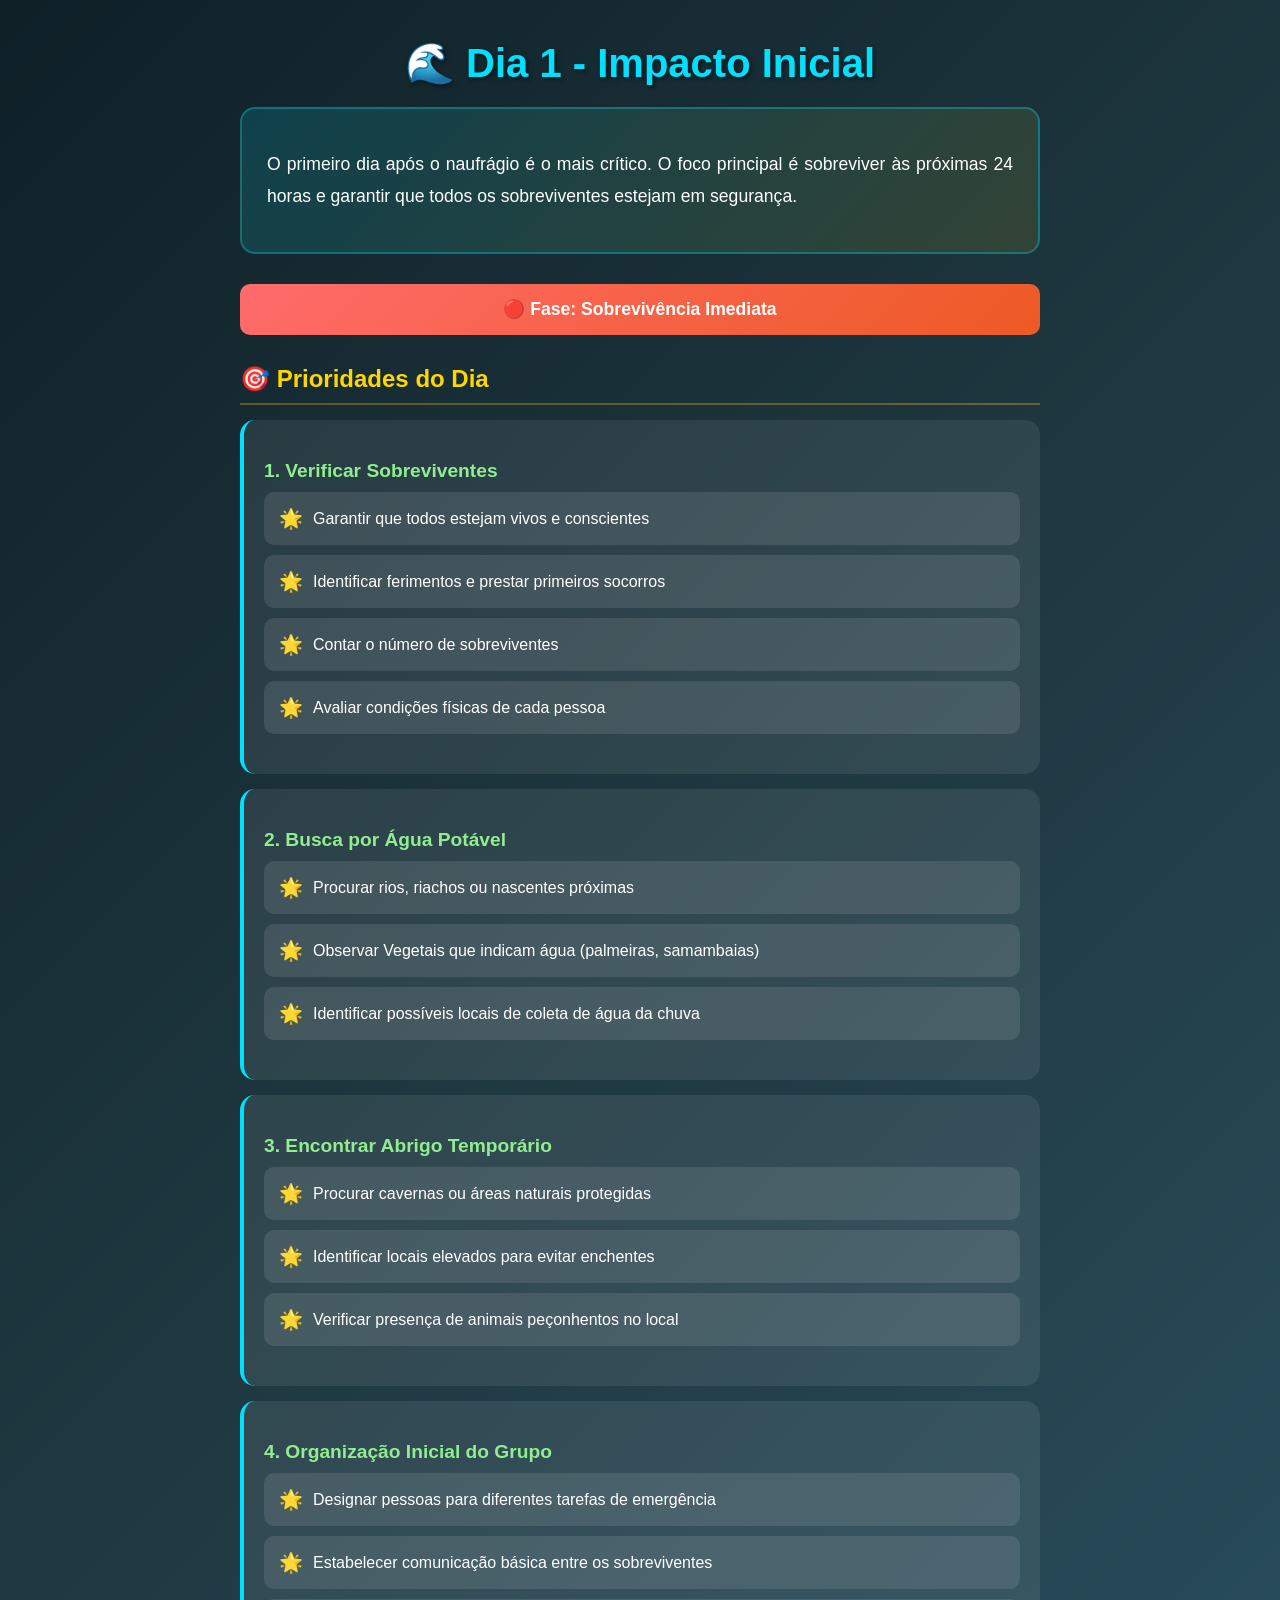
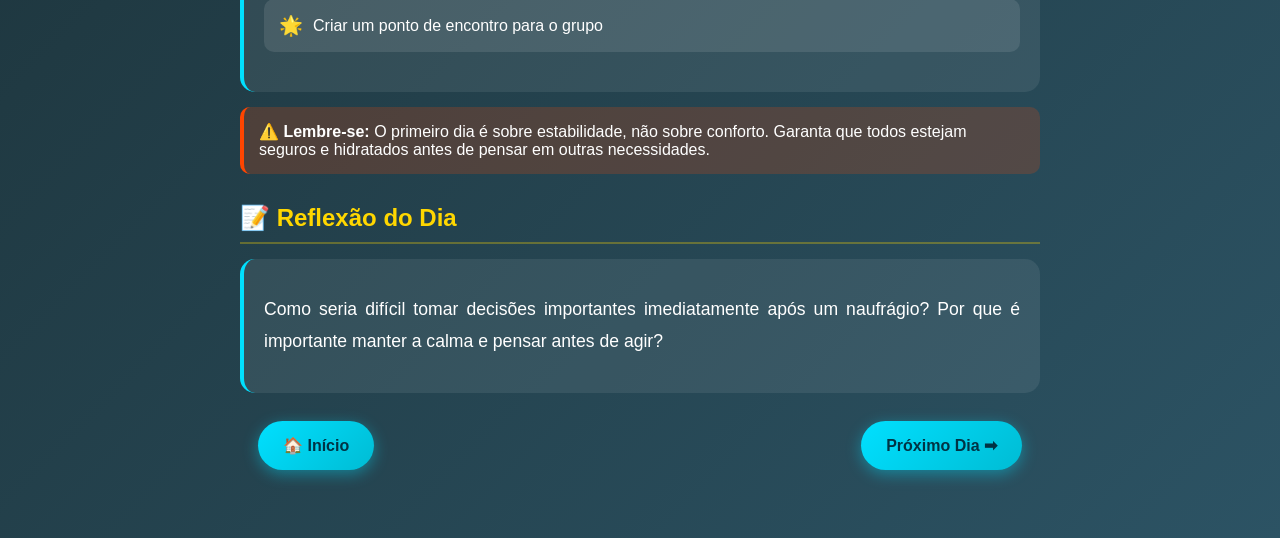
==== dia1.html @ 11da77d6 "# comit inicial" ====
<!DOCTYPE html>
<html lang="pt-br">
<head>
    <meta charset="UTF-8">
    <meta name="viewport" content="width=device-width, initial-scale=1.0">
    <title>Dia 1 - Impacto Inicial</title>
    <link rel="stylesheet" href="style.css">
</head>
<body>

    <div class="container">
        <h1>🌊 Dia 1 - Impacto Inicial</h1>

        <div class="intro">
            <p>O primeiro dia após o naufrágio é o mais crítico. O foco principal é sobreviver às próximas 24 horas 
            e garantir que todos os sobreviventes estejam em segurança.</p>
        </div>

        <div class="phase short-term">
            🔴 Fase: Sobrevivência Imediata
        </div>

        <h2>🎯 Prioridades do Dia</h2>
        
        <div class="section">
            <h3>1. Verificar Sobreviventes</h3>
            <ul>
                <li>Garantir que todos estejam vivos e conscientes</li>
                <li>Identificar ferimentos e prestar primeiros socorros</li>
                <li>Contar o número de sobreviventes</li>
                <li>Avaliar condições físicas de cada pessoa</li>
            </ul>
        </div>

        <div class="section">
            <h3>2. Busca por Água Potável</h3>
            <ul>
                <li>Procurar rios, riachos ou nascentes próximas</li>
                <li>Observar Vegetais que indicam água (palmeiras, samambaias)</li>
                <li>Identificar possíveis locais de coleta de água da chuva</li>
            </ul>
        </div>

        <div class="section">
            <h3>3. Encontrar Abrigo Temporário</h3>
            <ul>
                <li>Procurar cavernas ou áreas naturais protegidas</li>
                <li>Identificar locais elevados para evitar enchentes</li>
                <li>Verificar presença de animais peçonhentos no local</li>
            </ul>
        </div>

        <div class="section">
            <h3>4. Organização Inicial do Grupo</h3>
            <ul>
                <li>Designar pessoas para diferentes tarefas de emergência</li>
                <li>Estabelecer comunicação básica entre os sobreviventes</li>
                <li>Criar um ponto de encontro para o grupo</li>
            </ul>
        </div>

        <div class="warning">
            <strong>⚠️ Lembre-se:</strong> O primeiro dia é sobre estabilidade, não sobre conforto. 
            Garanta que todos estejam seguros e hidratados antes de pensar em outras necessidades.
        </div>

        <h2>📝 Reflexão do Dia</h2>
        <div class="section">
            <p>Como seria difícil tomar decisões importantes imediatamente após um naufrágio? 
            Por que é importante manter a calma e pensar antes de agir?</p>
        </div>

        <nav id="navigation"></nav>
    </div>

<script src="script.js"></script>
</body>
</html>
---- style.css ----
/* RESET */
* {
    margin: 0;
    padding: 0;
    box-sizing: border-box;
}

/* FUNDO */
body {
    font-family: 'Segoe UI', Tahoma, Geneva, Verdana, sans-serif;
    background: linear-gradient(135deg, #0f2027, #203a43, #2c5364);
    color: #ffffff;
    min-height: 100vh;
    display: flex;
    flex-direction: column;
    align-items: center;
    padding: 40px 20px;
}

/* TÍTULOS PRINCIPAIS */
h1 {
    font-size: 2.5rem;
    margin-bottom: 20px;
    text-align: center;
    color: #00e0ff;
    text-shadow: 2px 2px 4px rgba(0, 0, 0, 0.5);
}

h2 {
    margin-top: 30px;
    margin-bottom: 15px;
    color: #ffd700;
    font-size: 1.5rem;
    border-bottom: 2px solid rgba(255, 215, 0, 0.3);
    padding-bottom: 10px;
}

h3 {
    margin-top: 20px;
    margin-bottom: 10px;
    color: #90ee90;
    font-size: 1.2rem;
}

/* SEÇÕES */
.section {
    background: rgba(255, 255, 255, 0.08);
    padding: 20px;
    border-radius: 15px;
    margin: 15px 0;
    border-left: 4px solid #00e0ff;
}

.intro {
    background: linear-gradient(135deg, rgba(0, 224, 255, 0.15), rgba(255, 215, 0, 0.1));
    padding: 25px;
    border-radius: 15px;
    margin-bottom: 30px;
    text-align: center;
    border: 2px solid rgba(0, 224, 255, 0.3);
}

.warning {
    background: rgba(255, 69, 0, 0.2);
    padding: 15px;
    border-radius: 10px;
    border-left: 4px solid #ff4500;
    margin: 15px 0;
}

.success {
    background: rgba(0, 255, 127, 0.2);
    padding: 15px;
    border-radius: 10px;
    border-left: 4px solid #00ff7f;
    margin: 15px 0;
}

/* LISTAS */
ul {
    list-style: none;
    margin-bottom: 20px;
}

ul li {
    background: rgba(255, 255, 255, 0.1);
    padding: 15px;
    margin: 10px 0;
    border-radius: 10px;
    transition: 0.3s;
    display: flex;
    align-items: center;
}

ul li::before {
    content: "🌟";
    margin-right: 10px;
    font-size: 1.2rem;
}

ul li:hover {
    background: rgba(0, 224, 255, 0.25);
    transform: translateX(8px);
    box-shadow: 0 4px 15px rgba(0, 224, 255, 0.3);
}

/* PARÁGRAFOS */
p {
    line-height: 1.8;
    font-size: 1.1rem;
    margin: 15px 0;
    text-align: justify;
}

/* BOTÕES */
.btn-container {
    display: flex;
    flex-wrap: wrap;
    justify-content: center;
    gap: 15px;
    margin: 30px 0;
}

button, a.btn {
    display: inline-block;
    text-decoration: none;
    background: linear-gradient(135deg, #00e0ff, #00bcd4);
    color: #003344;
    padding: 15px 25px;
    margin: 8px;
    border-radius: 25px;
    font-weight: bold;
    font-size: 1rem;
    transition: 0.3s;
    border: none;
    cursor: pointer;
    box-shadow: 0 4px 15px rgba(0, 224, 255, 0.4);
}

button:hover, a.btn:hover {
    background: linear-gradient(135deg, #00bcd4, #0097a7);
    transform: translateY(-3px) scale(1.05);
    box-shadow: 0 6px 20px rgba(0, 224, 255, 0.6);
}

button.btn-nav {
    background: linear-gradient(135deg, #ffd700, #ffa500);
    color: #003344;
}

button.btn-nav:hover {
    background: linear-gradient(135deg, #ffa500, #ff8c00);
}

/* CONTAINER CENTRAL */
.container {
    max-width: 800px;
    width: 100%;
}

/* NAV */
nav {
    display: flex;
    justify-content: space-between;
    width: 100%;
    max-width: 800px;
    margin: 20px 0;
    padding: 0 10px;
}

/* VOLTAR */
a {
    display: inline-block;
    text-decoration: none;
    color: #00e0ff;
    padding: 10px 15px;
    margin: 5px;
    border-radius: 6px;
    font-weight: bold;
    transition: 0.3s;
}

a:hover {
    color: #ffd700;
    background: rgba(255, 215, 0, 0.1);
}

/* CARD NA PÁGINA INICIAL */
.day-card {
    background: rgba(255, 255, 255, 0.1);
    border-radius: 15px;
    padding: 20px;
    margin: 15px 0;
    transition: 0.3s;
    cursor: pointer;
    border: 2px solid transparent;
}

.day-card:hover {
    background: rgba(0, 224, 255, 0.2);
    border-color: #00e0ff;
    transform: translateY(-5px);
    box-shadow: 0 10px 30px rgba(0, 224, 255, 0.3);
}

.day-card h3 {
    margin-top: 0;
    color: #ffd700;
}

.day-card .day-number {
    display: inline-block;
    background: #00e0ff;
    color: #003344;
    padding: 5px 15px;
    border-radius: 20px;
    font-weight: bold;
    margin-bottom: 10px;
}

/* FASE INDICATOR */
.phase {
    text-align: center;
    padding: 15px;
    margin: 20px 0;
    border-radius: 10px;
    font-size: 1.1rem;
    font-weight: bold;
}

.phase.short-term {
    background: linear-gradient(135deg, #ff6b6b, #ee5a24);
}

.phase.long-term {
    background: linear-gradient(135deg, #4ecdc4, #44a08d);
}

/* RESPONSIVO */
@media (max-width: 600px) {
    h1 {
        font-size: 1.8rem;
    }
    
    h2 {
        font-size: 1.3rem;
    }
    
    .btn-container {
        flex-direction: column;
        align-items: center;
    }
    
    button, a.btn {
        width: 100%;
        max-width: 250px;
        text-align: center;
    }
    
    nav {
        flex-direction: column;
        gap: 10px;
    }
}
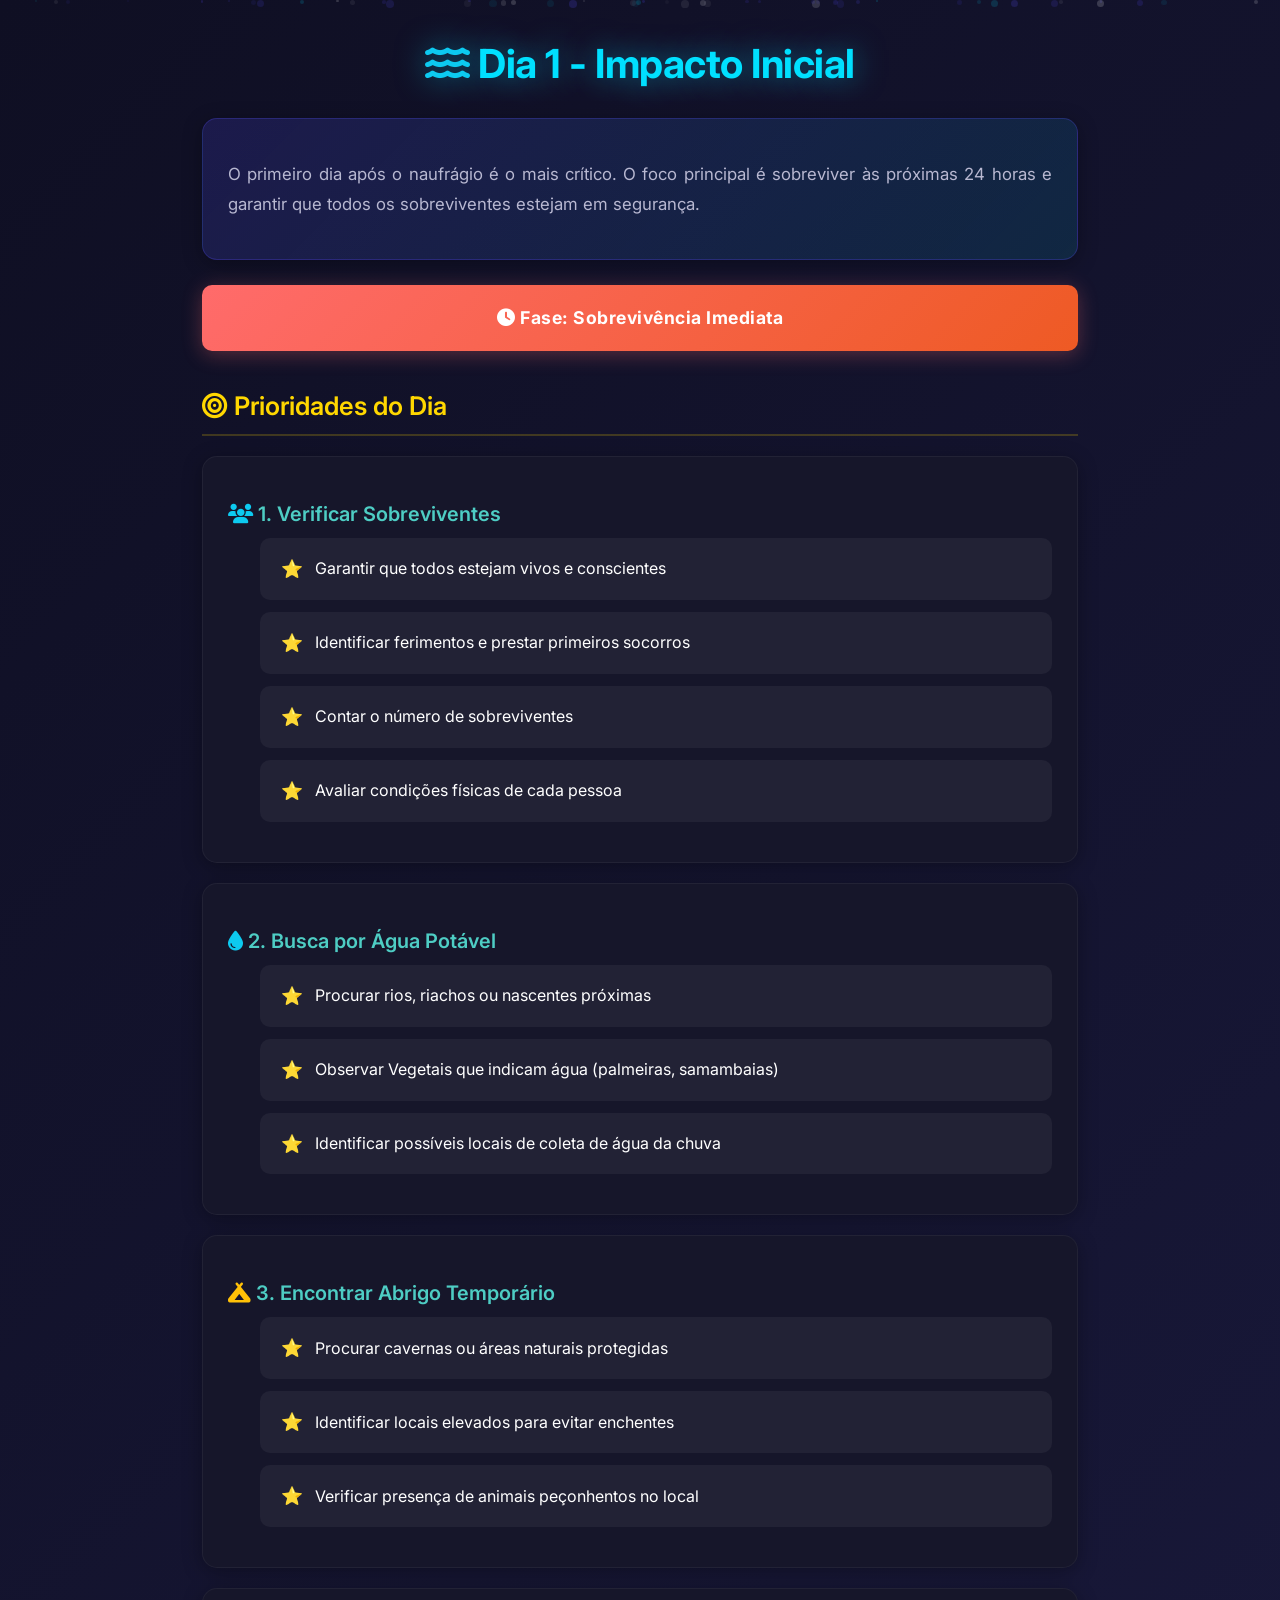
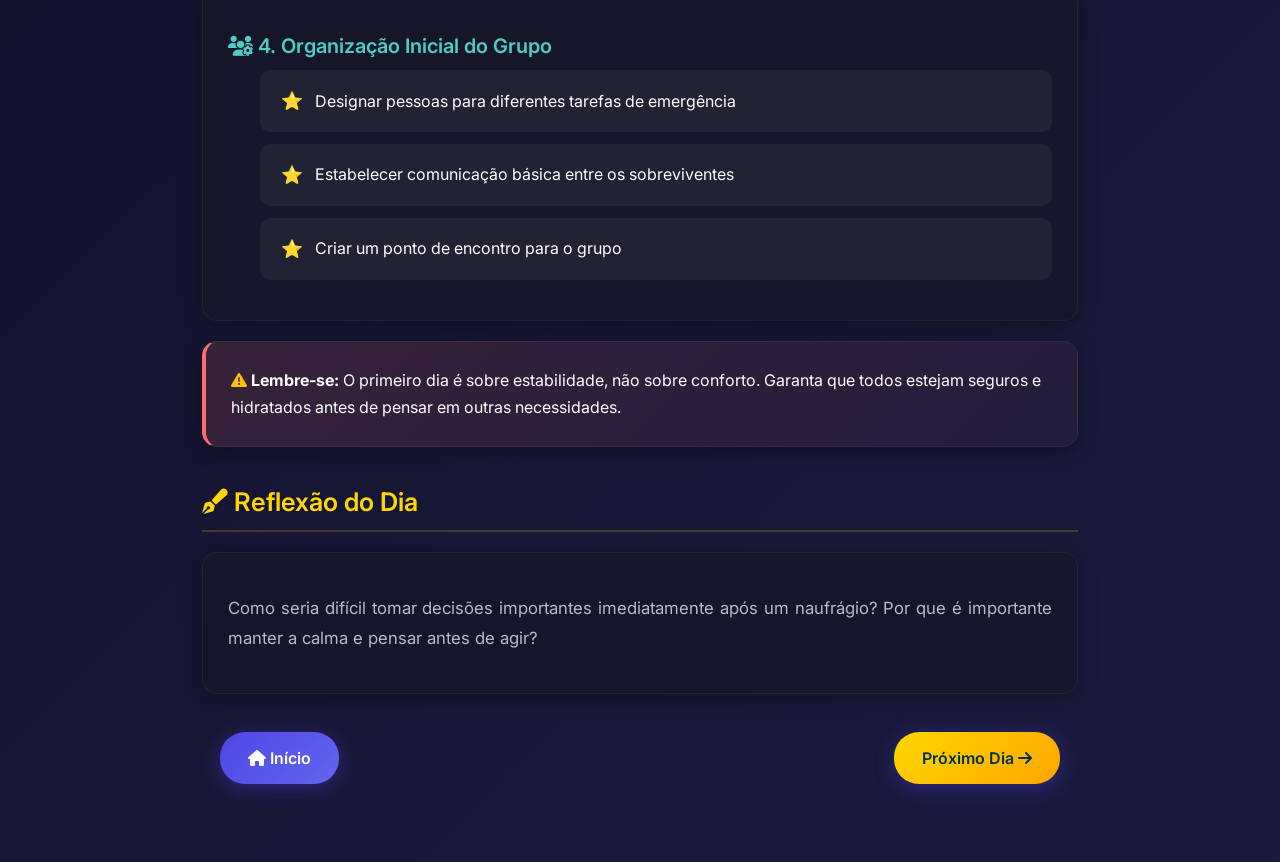
==== commit 7e233e37: "# Update" ====
--- a/dia1.html
+++ b/dia1.html
@@ -1,78 +1,116 @@
 <!DOCTYPE html>
 <html lang="pt-br">
 <head>
+    <!-- Meta tags para SEO e responsividade -->
     <meta charset="UTF-8">
     <meta name="viewport" content="width=device-width, initial-scale=1.0">
+    <meta name="description" content="Dia 1 - Impacto Inicial | Sobrevivência na Ilha">
     <title>Dia 1 - Impacto Inicial</title>
+    
+    <!-- Google Fonts - Inter -->
+    <link rel="preconnect" href="https://fonts.googleapis.com">
+    <link rel="preconnect" href="https://fonts.gstatic.com" crossorigin>
+    <link href="https://fonts.googleapis.com/css2?family=Inter:wght@400;500;600;700&display=swap" rel="stylesheet">
+    
+    <!-- Bootstrap 5 CSS -->
+    <link href="https://cdn.jsdelivr.net/npm/bootstrap@5.3.2/dist/css/bootstrap.min.css" rel="stylesheet">
+    
+    <!-- Font Awesome para ícones -->
+    <link rel="stylesheet" href="https://cdnjs.cloudflare.com/ajax/libs/font-awesome/6.4.2/css/all.min.css">
+    
+    <!-- CSS personalizado -->
     <link rel="stylesheet" href="style.css">
 </head>
 <body>
+    <!-- Container para partículas flutuantes -->
+    <div id="particles-container"></div>
 
     <div class="container">
-        <h1>🌊 Dia 1 - Impacto Inicial</h1>
+        <!-- Cabeçalho -->
+        <header class="text-center mb-4">
+            <h1 class="fade-in">
+                <i class="fas fa-water text-info"></i> Dia 1 - Impacto Inicial
+            </h1>
+        </header>
 
-        <div class="intro">
+        <!-- Introdução -->
+        <section class="intro fade-in fade-in-delay-1">
             <p>O primeiro dia após o naufrágio é o mais crítico. O foco principal é sobreviver às próximas 24 horas 
             e garantir que todos os sobreviventes estejam em segurança.</p>
+        </section>
+
+        <!-- Fase -->
+        <div class="phase short-term fade-in fade-in-delay-2">
+            <i class="fas fa-clock"></i> Fase: Sobrevivência Imediata
         </div>
 
-        <div class="phase short-term">
-            🔴 Fase: Sobrevivência Imediata
-        </div>
+        <!-- Prioridades -->
+        <section class="fade-in fade-in-delay-2">
+            <h2><i class="fas fa-bullseye"></i> Prioridades do Dia</h2>
+            
+            <div class="section fade-in fade-in-delay-2">
+                <h3><i class="fas fa-users text-info"></i> 1. Verificar Sobreviventes</h3>
+                <ul>
+                    <li>Garantir que todos estejam vivos e conscientes</li>
+                    <li>Identificar ferimentos e prestar primeiros socorros</li>
+                    <li>Contar o número de sobreviventes</li>
+                    <li>Avaliar condições físicas de cada pessoa</li>
+                </ul>
+            </div>
 
-        <h2>🎯 Prioridades do Dia</h2>
-        
-        <div class="section">
-            <h3>1. Verificar Sobreviventes</h3>
-            <ul>
-                <li>Garantir que todos estejam vivos e conscientes</li>
-                <li>Identificar ferimentos e prestar primeiros socorros</li>
-                <li>Contar o número de sobreviventes</li>
-                <li>Avaliar condições físicas de cada pessoa</li>
-            </ul>
-        </div>
+            <div class="section fade-in fade-in-delay-3">
+                <h3><i class="fas fa-droplet text-info"></i> 2. Busca por Água Potável</h3>
+                <ul>
+                    <li>Procurar rios, riachos ou nascentes próximas</li>
+                    <li>Observar Vegetais que indicam água (palmeiras, samambaias)</li>
+                    <li>Identificar possíveis locais de coleta de água da chuva</li>
+                </ul>
+            </div>
 
-        <div class="section">
-            <h3>2. Busca por Água Potável</h3>
-            <ul>
-                <li>Procurar rios, riachos ou nascentes próximas</li>
-                <li>Observar Vegetais que indicam água (palmeiras, samambaias)</li>
-                <li>Identificar possíveis locais de coleta de água da chuva</li>
-            </ul>
-        </div>
+            <div class="section fade-in fade-in-delay-3">
+                <h3><i class="fas fa-campground text-warning"></i> 3. Encontrar Abrigo Temporário</h3>
+                <ul>
+                    <li>Procurar cavernas ou áreas naturais protegidas</li>
+                    <li>Identificar locais elevados para evitar enchentes</li>
+                    <li>Verificar presença de animais peçonhentos no local</li>
+                </ul>
+            </div>
 
-        <div class="section">
-            <h3>3. Encontrar Abrigo Temporário</h3>
-            <ul>
-                <li>Procurar cavernas ou áreas naturais protegidas</li>
-                <li>Identificar locais elevados para evitar enchentes</li>
-                <li>Verificar presença de animais peçonhentos no local</li>
-            </ul>
-        </div>
+            <div class="section fade-in fade-in-delay-4">
+                <h3><i class="fas fa-users-gear"></i> 4. Organização Inicial do Grupo</h3>
+                <ul>
+                    <li>Designar pessoas para diferentes tarefas de emergência</li>
+                    <li>Estabelecer comunicação básica entre os sobreviventes</li>
+                    <li>Criar um ponto de encontro para o grupo</li>
+                </ul>
+            </div>
+        </section>
 
-        <div class="section">
-            <h3>4. Organização Inicial do Grupo</h3>
-            <ul>
-                <li>Designar pessoas para diferentes tarefas de emergência</li>
-                <li>Estabelecer comunicação básica entre os sobreviventes</li>
-                <li>Criar um ponto de encontro para o grupo</li>
-            </ul>
-        </div>
-
-        <div class="warning">
-            <strong>⚠️ Lembre-se:</strong> O primeiro dia é sobre estabilidade, não sobre conforto. 
+        <!-- Lembrete -->
+        <div class="warning fade-in fade-in-delay-4">
+            <strong><i class="fas fa-triangle-exclamation text-warning"></i> Lembre-se:</strong> 
+            O primeiro dia é sobre estabilidade, não sobre conforto. 
             Garanta que todos estejam seguros e hidratados antes de pensar em outras necessidades.
         </div>
 
-        <h2>📝 Reflexão do Dia</h2>
-        <div class="section">
-            <p>Como seria difícil tomar decisões importantes imediatamente após um naufrágio? 
-            Por que é importante manter a calma e pensar antes de agir?</p>
-        </div>
+        <!-- Reflexão -->
+        <section class="fade-in fade-in-delay-5">
+            <h2><i class="fas fa-pen-fancy"></i> Reflexão do Dia</h2>
+            <div class="section">
+                <p>Como seria difícil tomar decisões importantes imediatamente após um naufrágio? 
+                Por que é importante manter a calma e pensar antes de agir?</p>
+            </div>
+        </section>
 
-        <nav id="navigation"></nav>
+        <!-- Navegação -->
+        <nav id="navigation" class="fade-in"></nav>
     </div>
 
-<script src="script.js"></script>
+    <!-- Bootstrap 5 JS Bundle -->
+    <script src="https://cdn.jsdelivr.net/npm/bootstrap@5.3.2/dist/js/bootstrap.bundle.min.js"></script>
+    
+    <!-- JavaScript personalizado -->
+    <script src="script.js"></script>
 </body>
 </html>
+
--- a/style.css
+++ b/style.css
@@ -1,249 +1,428 @@
-/* RESET */
+/* =============================================
+   ESTILOS MODERNOS - SOBREVIVÊNCIA NA ILHA
+   Desenvolvido com HTML5 Semântico, CSS3 Moderno
+   ============================================= */
+
+/* ---------------------------------------------
+   VARIÁVEIS CSS - cores e configurações
+--------------------------------------------- */
+:root {
+    /* Cores principais - Fundo escuro */
+    --bg-primary: #0f0f23;
+    --bg-secondary: #1a1a3e;
+    --bg-card: #16162a;
+    
+    /* Cores de destaque - Roxo/Azul */
+    --accent-primary: #4f46e5;
+    --accent-secondary: #6366f1;
+    --accent-cyan: #00e0ff;
+    --accent-gold: #ffd700;
+    
+    /* Cores de feedback */
+    --color-warning: #ff6b6b;
+    --color-success: #4ecdc4;
+    --color-info: #00e0ff;
+    
+    /* Cores de texto */
+    --text-primary: #ffffff;
+    --text-secondary: #b8b8d1;
+    
+    /* Sombras */
+    --shadow-card: 0 4px 20px rgba(0, 0, 0, 0.3);
+    --shadow-card-hover: 0 10px 40px rgba(79, 70, 229, 0.4);
+    
+    /* Transições */
+    --transition-default: 0.3s ease;
+    
+    /* Bordas */
+    --border-radius: 15px;
+    --border-radius-sm: 10px;
+}
+
+/* ---------------------------------------------
+   RESET BÁSICO
+--------------------------------------------- */
 * {
     margin: 0;
     padding: 0;
     box-sizing: border-box;
 }
 
-/* FUNDO */
+/* ---------------------------------------------
+   TIPOGRAFIA - Google Fonts (Inter)
+--------------------------------------------- */
 body {
-    font-family: 'Segoe UI', Tahoma, Geneva, Verdana, sans-serif;
-    background: linear-gradient(135deg, #0f2027, #203a43, #2c5364);
-    color: #ffffff;
+    font-family: 'Inter', -apple-system, BlinkMacSystemFont, 'Segoe UI', sans-serif;
+    background: linear-gradient(135deg, var(--bg-primary), var(--bg-secondary));
+    color: var(--text-primary);
     min-height: 100vh;
     display: flex;
     flex-direction: column;
     align-items: center;
     padding: 40px 20px;
-}
-
-/* TÍTULOS PRINCIPAIS */
+    line-height: 1.7;
+    overflow-x: hidden;
+}
+
+/* Container principal */
+.container {
+    max-width: 900px;
+    width: 100%;
+    position: relative;
+    z-index: 10;
+}
+
+/* ---------------------------------------------
+   CABEÇALHO PRINCIPAL
+--------------------------------------------- */
 h1 {
     font-size: 2.5rem;
+    margin-bottom: 30px;
+    text-align: center;
+    color: var(--accent-cyan);
+    text-shadow: 0 0 30px rgba(0, 224, 255, 0.5);
+    font-weight: 700;
+    letter-spacing: -0.5px;
+}
+
+h2 {
+    margin-top: 40px;
     margin-bottom: 20px;
-    text-align: center;
-    color: #00e0ff;
-    text-shadow: 2px 2px 4px rgba(0, 0, 0, 0.5);
-}
-
-h2 {
-    margin-top: 30px;
-    margin-bottom: 15px;
-    color: #ffd700;
-    font-size: 1.5rem;
-    border-bottom: 2px solid rgba(255, 215, 0, 0.3);
-    padding-bottom: 10px;
+    color: var(--accent-gold);
+    font-size: 1.6rem;
+    border-bottom: 2px solid rgba(255, 215, 0, 0.2);
+    padding-bottom: 12px;
+    font-weight: 600;
 }
 
 h3 {
     margin-top: 20px;
-    margin-bottom: 10px;
-    color: #90ee90;
-    font-size: 1.2rem;
-}
-
-/* SEÇÕES */
-.section {
-    background: rgba(255, 255, 255, 0.08);
-    padding: 20px;
-    border-radius: 15px;
-    margin: 15px 0;
-    border-left: 4px solid #00e0ff;
-}
-
+    margin-bottom: 12px;
+    color: var(--color-success);
+    font-size: 1.25rem;
+    font-weight: 600;
+}
+
+/* ---------------------------------------------
+   SEÇÕES E BLOCOS
+--------------------------------------------- */
+.section, .intro, .warning, .success {
+    background: var(--bg-card);
+    padding: 25px;
+    border-radius: var(--border-radius);
+    margin: 20px 0;
+    box-shadow: var(--shadow-card);
+    border: 1px solid rgba(255, 255, 255, 0.05);
+}
+
+/* Intro especial */
 .intro {
-    background: linear-gradient(135deg, rgba(0, 224, 255, 0.15), rgba(255, 215, 0, 0.1));
-    padding: 25px;
-    border-radius: 15px;
-    margin-bottom: 30px;
+    background: linear-gradient(135deg, rgba(79, 70, 229, 0.2), rgba(0, 224, 255, 0.1));
     text-align: center;
-    border: 2px solid rgba(0, 224, 255, 0.3);
-}
-
+    border: 1px solid rgba(79, 70, 229, 0.3);
+}
+
+/* Bloco de aviso */
 .warning {
-    background: rgba(255, 69, 0, 0.2);
-    padding: 15px;
-    border-radius: 10px;
-    border-left: 4px solid #ff4500;
-    margin: 15px 0;
-}
-
+    border-left: 4px solid var(--color-warning);
+    background: linear-gradient(135deg, rgba(255, 107, 107, 0.15), rgba(255, 107, 107, 0.05));
+}
+
+/* Bloco de sucesso/pergunta */
 .success {
-    background: rgba(0, 255, 127, 0.2);
-    padding: 15px;
-    border-radius: 10px;
-    border-left: 4px solid #00ff7f;
-    margin: 15px 0;
-}
-
-/* LISTAS */
+    border-left: 4px solid var(--color-success);
+    background: linear-gradient(135deg, rgba(78, 205, 196, 0.15), rgba(78, 205, 196, 0.05));
+}
+
+/* ---------------------------------------------
+   INDICADORES DE FASE
+--------------------------------------------- */
+.phase {
+    text-align: center;
+    padding: 18px;
+    margin: 25px 0;
+    border-radius: var(--border-radius-sm);
+    font-size: 1.1rem;
+    font-weight: 700;
+    letter-spacing: 0.5px;
+}
+
+.phase.short-term {
+    background: linear-gradient(135deg, var(--color-warning), #ee5a24);
+    box-shadow: 0 4px 20px rgba(255, 107, 107, 0.3);
+}
+
+.phase.long-term {
+    background: linear-gradient(135deg, var(--color-success), #44a08d);
+    box-shadow: 0 4px 20px rgba(78, 205, 196, 0.3);
+}
+
+/* ---------------------------------------------
+   LISTAS
+--------------------------------------------- */
 ul {
     list-style: none;
-    margin-bottom: 20px;
+    margin-bottom: 15px;
 }
 
 ul li {
-    background: rgba(255, 255, 255, 0.1);
-    padding: 15px;
-    margin: 10px 0;
-    border-radius: 10px;
-    transition: 0.3s;
+    background: rgba(255, 255, 255, 0.05);
+    padding: 15px 20px;
+    margin: 12px 0;
+    border-radius: var(--border-radius-sm);
+    transition: var(--transition-default);
     display: flex;
     align-items: center;
+    border: 1px solid transparent;
 }
 
 ul li::before {
-    content: "🌟";
-    margin-right: 10px;
-    font-size: 1.2rem;
+    content: "⭐";
+    margin-right: 12px;
+    font-size: 1.1rem;
 }
 
 ul li:hover {
-    background: rgba(0, 224, 255, 0.25);
+    background: rgba(79, 70, 229, 0.2);
+    border-color: var(--accent-primary);
     transform: translateX(8px);
-    box-shadow: 0 4px 15px rgba(0, 224, 255, 0.3);
-}
-
-/* PARÁGRAFOS */
+    box-shadow: 0 4px 15px rgba(79, 70, 229, 0.3);
+}
+
+/* ---------------------------------------------
+   PARÁGRAFOS
+--------------------------------------------- */
 p {
     line-height: 1.8;
-    font-size: 1.1rem;
+    font-size: 1.05rem;
     margin: 15px 0;
     text-align: justify;
-}
-
-/* BOTÕES */
+    color: var(--text-secondary);
+}
+
+/* ---------------------------------------------
+   CARDS DOS DIAS
+--------------------------------------------- */
+.day-card {
+    background: var(--bg-card);
+    border-radius: var(--border-radius);
+    padding: 25px;
+    margin: 18px 0;
+    transition: var(--transition-default);
+    cursor: pointer;
+    border: 2px solid transparent;
+    position: relative;
+    overflow: hidden;
+}
+
+/* Borda colorida no topo do card */
+.day-card::before {
+    content: '';
+    position: absolute;
+    top: 0;
+    left: 0;
+    right: 0;
+    height: 4px;
+    background: linear-gradient(90deg, var(--accent-primary), var(--accent-cyan));
+    transform: scaleX(0);
+    transition: transform var(--transition-default);
+}
+
+/* Estado hover do card */
+.day-card:hover {
+    background: rgba(79, 70, 229, 0.15);
+    border-color: var(--accent-primary);
+    transform: translateY(-8px);
+    box-shadow: var(--shadow-card-hover);
+}
+
+/* Borda colorida aparece no hover */
+.day-card:hover::before {
+    transform: scaleX(1);
+}
+
+.day-card h3 {
+    margin-top: 0;
+    color: var(--accent-gold);
+    font-size: 1.3rem;
+}
+
+/* Número do dia */
+.day-card .day-number {
+    display: inline-block;
+    background: linear-gradient(135deg, var(--accent-primary), var(--accent-secondary));
+    color: white;
+    padding: 6px 18px;
+    border-radius: 20px;
+    font-weight: 700;
+    margin-bottom: 12px;
+    font-size: 0.9rem;
+    box-shadow: 0 4px 15px rgba(79, 70, 229, 0.4);
+}
+
+/* ---------------------------------------------
+   BOTÕES
+--------------------------------------------- */
 .btn-container {
     display: flex;
     flex-wrap: wrap;
     justify-content: center;
     gap: 15px;
-    margin: 30px 0;
+    margin: 35px 0;
 }
 
 button, a.btn {
     display: inline-block;
     text-decoration: none;
-    background: linear-gradient(135deg, #00e0ff, #00bcd4);
-    color: #003344;
-    padding: 15px 25px;
+    background: linear-gradient(135deg, var(--accent-primary), var(--accent-secondary));
+    color: white;
+    padding: 14px 28px;
     margin: 8px;
     border-radius: 25px;
-    font-weight: bold;
+    font-weight: 600;
     font-size: 1rem;
-    transition: 0.3s;
+    transition: var(--transition-default);
     border: none;
     cursor: pointer;
-    box-shadow: 0 4px 15px rgba(0, 224, 255, 0.4);
+    box-shadow: 0 4px 20px rgba(79, 70, 229, 0.4);
+    font-family: 'Inter', sans-serif;
 }
 
 button:hover, a.btn:hover {
-    background: linear-gradient(135deg, #00bcd4, #0097a7);
-    transform: translateY(-3px) scale(1.05);
-    box-shadow: 0 6px 20px rgba(0, 224, 255, 0.6);
-}
-
-button.btn-nav {
-    background: linear-gradient(135deg, #ffd700, #ffa500);
+    background: linear-gradient(135deg, var(--accent-secondary), var(--accent-primary));
+    transform: translateY(-3px) scale(1.02);
+    box-shadow: 0 8px 30px rgba(79, 70, 229, 0.6);
+}
+
+/* Botão de navegação */
+button.btn-nav, a.btn.btn-nav {
+    background: linear-gradient(135deg, var(--accent-gold), #ffa500);
     color: #003344;
 }
 
-button.btn-nav:hover {
+button.btn-nav:hover, a.btn.btn-nav:hover {
     background: linear-gradient(135deg, #ffa500, #ff8c00);
 }
 
-/* CONTAINER CENTRAL */
-.container {
-    max-width: 800px;
-    width: 100%;
-}
-
-/* NAV */
+/* ---------------------------------------------
+   NAVEGAÇÃO
+--------------------------------------------- */
 nav {
     display: flex;
     justify-content: space-between;
     width: 100%;
-    max-width: 800px;
-    margin: 20px 0;
+    max-width: 900px;
+    margin: 30px 0;
     padding: 0 10px;
-}
-
-/* VOLTAR */
+    flex-wrap: wrap;
+    gap: 10px;
+}
+
+/* Links */
 a {
     display: inline-block;
     text-decoration: none;
-    color: #00e0ff;
-    padding: 10px 15px;
+    color: var(--accent-cyan);
+    padding: 12px 18px;
     margin: 5px;
-    border-radius: 6px;
-    font-weight: bold;
-    transition: 0.3s;
+    border-radius: 8px;
+    font-weight: 600;
+    transition: var(--transition-default);
 }
 
 a:hover {
-    color: #ffd700;
-    background: rgba(255, 215, 0, 0.1);
-}
-
-/* CARD NA PÁGINA INICIAL */
-.day-card {
+    color: var(--accent-gold);
+    background: rgba(255, 215, 0, 0.15);
+}
+
+/* ---------------------------------------------
+   PARTICLES - Flocos flutuantes no header
+--------------------------------------------- */
+#particles-container {
+    position: fixed;
+    top: 0;
+    left: 0;
+    width: 100%;
+    height: 100%;
+    pointer-events: none;
+    z-index: 1;
+    overflow: hidden;
+}
+
+.particle {
+    position: absolute;
+    border-radius: 50%;
     background: rgba(255, 255, 255, 0.1);
-    border-radius: 15px;
-    padding: 20px;
-    margin: 15px 0;
-    transition: 0.3s;
-    cursor: pointer;
-    border: 2px solid transparent;
-}
-
-.day-card:hover {
-    background: rgba(0, 224, 255, 0.2);
-    border-color: #00e0ff;
-    transform: translateY(-5px);
-    box-shadow: 0 10px 30px rgba(0, 224, 255, 0.3);
-}
-
-.day-card h3 {
-    margin-top: 0;
-    color: #ffd700;
-}
-
-.day-card .day-number {
-    display: inline-block;
-    background: #00e0ff;
-    color: #003344;
-    padding: 5px 15px;
-    border-radius: 20px;
-    font-weight: bold;
-    margin-bottom: 10px;
-}
-
-/* FASE INDICATOR */
-.phase {
-    text-align: center;
-    padding: 15px;
-    margin: 20px 0;
-    border-radius: 10px;
-    font-size: 1.1rem;
-    font-weight: bold;
-}
-
-.phase.short-term {
-    background: linear-gradient(135deg, #ff6b6b, #ee5a24);
-}
-
-.phase.long-term {
-    background: linear-gradient(135deg, #4ecdc4, #44a08d);
-}
-
-/* RESPONSIVO */
-@media (max-width: 600px) {
+    animation: float linear infinite;
+}
+
+@keyframes float {
+    0% {
+        transform: translateY(100vh) rotate(0deg);
+        opacity: 0;
+    }
+    10% {
+        opacity: 1;
+    }
+    90% {
+        opacity: 1;
+    }
+    100% {
+        transform: translateY(-100vh) rotate(720deg);
+        opacity: 0;
+    }
+}
+
+/* ---------------------------------------------
+   ANIMAÇÕES - Fade-in ao rolar (Intersection Observer)
+--------------------------------------------- */
+.fade-in {
+    opacity: 0;
+    transform: translateY(30px);
+    transition: opacity 0.6s ease-out, transform 0.6s ease-out;
+}
+
+.fade-in.visible {
+    opacity: 1;
+    transform: translateY(0);
+}
+
+/* Delay para elementos sequenciais */
+.fade-in-delay-1 { transition-delay: 0.1s; }
+.fade-in-delay-2 { transition-delay: 0.2s; }
+.fade-in-delay-3 { transition-delay: 0.3s; }
+.fade-in-delay-4 { transition-delay: 0.4s; }
+.fade-in-delay-5 { transition-delay: 0.5s; }
+
+/* ---------------------------------------------
+   RESPONSIVIDADE - Mobile e Desktop
+--------------------------------------------- */
+@media (max-width: 768px) {
+    body {
+        padding: 20px 15px;
+    }
+    
     h1 {
         font-size: 1.8rem;
+        margin-bottom: 20px;
     }
     
     h2 {
-        font-size: 1.3rem;
+        font-size: 1.4rem;
+        margin-top: 30px;
+    }
+    
+    h3 {
+        font-size: 1.15rem;
+    }
+    
+    .container {
+        max-width: 100%;
+    }
+    
+    .section, .intro, .warning, .success {
+        padding: 18px;
+        margin: 15px 0;
     }
     
     .btn-container {
@@ -253,12 +432,49 @@
     
     button, a.btn {
         width: 100%;
-        max-width: 250px;
+        max-width: 280px;
         text-align: center;
+        padding: 12px 20px;
     }
     
     nav {
         flex-direction: column;
-        gap: 10px;
-    }
-}
+        align-items: center;
+        gap: 12px;
+    }
+    
+    nav a {
+        width: 100%;
+        max-width: 280px;
+        text-align: center;
+    }
+    
+    .day-card {
+        padding: 18px;
+    }
+    
+    .phase {
+        font-size: 1rem;
+        padding: 14px;
+    }
+}
+
+@media (max-width: 480px) {
+    h1 {
+        font-size: 1.5rem;
+    }
+    
+    h2 {
+        font-size: 1.2rem;
+    }
+    
+    p {
+        font-size: 0.95rem;
+    }
+    
+    ul li {
+        padding: 12px 15px;
+        font-size: 0.95rem;
+    }
+}
+
